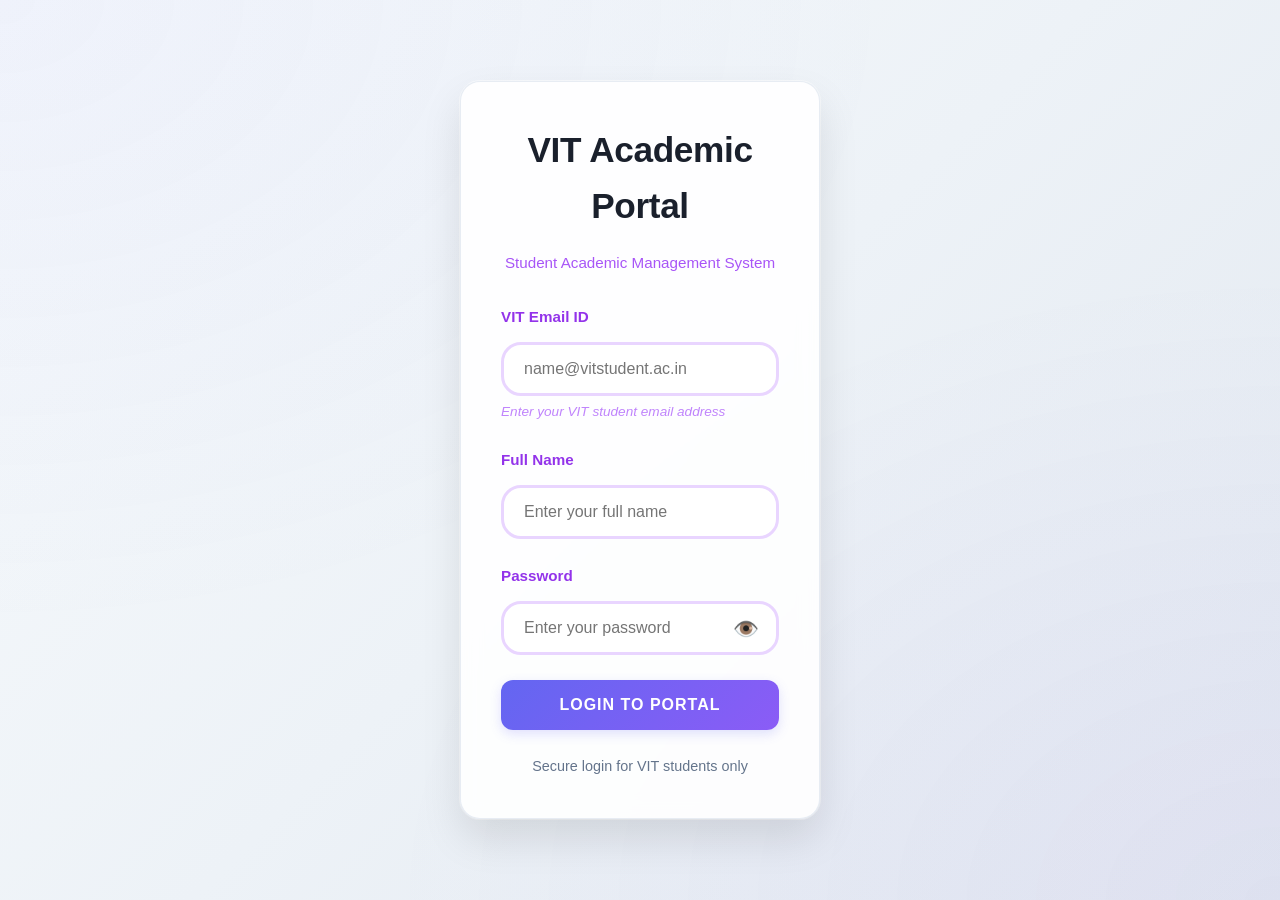
==== html-project/login.html @ ba63c01c "Initial commit - Study Planner Project" ====
<!DOCTYPE html>
<html lang="en">
<head>
    <meta charset="UTF-8">
    <meta name="viewport" content="width=device-width, initial-scale=1.0">
    <title>VIT Academic Portal - Login</title>
    <link rel="stylesheet" href="styles.css">
</head>
<body class="login-page">
    <div class="login-container">
        <div class="login-card">
            <div class="login-header">
                <h1>VIT Academic Portal</h1>
                <p>Student Academic Management System</p>
            </div>
            
            <form id="loginForm" class="login-form">
                <div class="form-group">
                    <label for="email">VIT Email ID</label>
                    <input type="email" id="email" name="email" placeholder="name@vitstudent.ac.in" required>
                    <small class="form-hint">Enter your VIT student email address</small>
                </div>
                
                <div class="form-group">
                    <label for="name">Full Name</label>
                    <input type="text" id="name" name="name" placeholder="Enter your full name" required>
                </div>
                
                <div class="form-group">
                    <label for="password">Password</label>
                    <input type="password" id="password" name="password" placeholder="Enter your password" required>
                    <div class="password-toggle" onclick="togglePassword()">
                        <span id="toggleIcon">👁️</span>
                    </div>
                </div>
                
                <button type="submit" class="login-btn">Login to Portal</button>
                
                <div id="errorMessage" class="error-message"></div>
            </form>
            
            <div class="login-footer">
                <p>Secure login for VIT students only</p>
            </div>
        </div>
    </div>
    
    <script src="login.js"></script>
</body>
</html>
---- html-project/styles.css ----
* {
    margin: 0;
    padding: 0;
    box-sizing: border-box;
}
body 
{
    font-family: 'Source Sans Pro', 'Helvetica Neue', Arial, sans-serif;
    line-height: 1.6;
    color: #2d3748;
    background: linear-gradient(135deg, #f7fafc 0%, #edf2f7 50%, #e2e8f0 100%);
    min-height: 100vh;
    position: relative;
    overflow-x: hidden;
    display: flex;
    flex-direction: column;
    align-items: stretch;
    justify-content: flex-start;
}
body::before 
{
    content: '';
    position: fixed;
    top: 0;
    left: 0;
    right: 0;
    bottom: 0;
    background: 
        radial-gradient(ellipse at top left, rgba(99, 102, 241, 0.05) 0%, transparent 50%),
        radial-gradient(ellipse at bottom right, rgba(139, 92, 246, 0.05) 0%, transparent 50%);
    pointer-events: none;
    z-index: 1;
}
.container 
{
    max-width: 1200px;
    margin: 0 auto;
    padding: 0 20px;
    position: relative;
    z-index: 2;
    width: 100%;
    display: flex;
    flex-direction: column;
    align-items: stretch;
}
.container 
{
    max-width: 1200px;
    margin: 0 auto;
    padding: 0 20px;
}
.login-page 
{
    background: linear-gradient(135deg, #f7fafc 0%, #edf2f7 50%, #e2e8f0 100%);
    display: flex;
    align-items: center;
    justify-content: center;
    min-height: 100vh;
    position: relative;
    overflow: hidden;
}
.login-container 
{
    width: 100%;
    max-width: 400px;
    padding: 20px;
    position: relative;
    z-index: 2;
    display: flex;
    justify-content: center;
    align-items: center;
}
.login-card 
{
    background: rgba(255, 255, 255, 0.9);
    backdrop-filter: blur(10px);
    border-radius: 20px;
    padding: 40px;
    box-shadow: 
        0 20px 40px rgba(0, 0, 0, 0.1),
        0 0 0 1px rgba(255, 255, 255, 0.5);
    border: 1px solid rgba(226, 232, 240, 0.8);
    position: relative;
    overflow: hidden;
    transition: all 0.3s ease;
    width: 100%;
    max-width: 400px;
    margin: 0 auto;
}
.login-header 
{
    text-align: center;
    margin-bottom: 30px;
}
.login-header h1 
{
    color: #1a202c;
    font-size: 2.2rem;
    font-weight: 600;
    margin-bottom: 1rem;
    letter-spacing: -0.01em;
    font-family: 'Source Sans Pro', 'Helvetica Neue', Arial, sans-serif;
}
.login-header p {
    color: #a855f7;
    font-size: 0.95rem;
    font-weight: 500;
}
.login-form .form-group {
    margin-bottom: 25px;
    position: relative;
}
.login-form label {
    display: block;
    margin-bottom: 8px;
    font-weight: 600;
    color: #9333ea;
    font-size: 0.95rem;
}
.login-form input 
{
    width: 100%;
    padding: 16px 20px;
    border: 1px solid #e2e8f0;
    border-radius: 12px;
    font-size: 1rem;
    background: rgba(255, 255, 255, 0.8);
    transition: all 0.3s ease;
    font-family: 'Source Sans Pro', 'Helvetica Neue', Arial, sans-serif;
    color: #2d3748;
}
.login-form input:focus 
{
    outline: none;
    border-color: #6366f1;
    box-shadow: 0 0 0 3px rgba(99, 102, 241, 0.1);
    background: rgba(255, 255, 255, 0.95);
}
.form-hint 
{
    display: block;
    margin-top: 5px;
    font-size: 0.85rem;
    color: #c084fc;
    font-style: italic;
}
.password-toggle 
{
    position: absolute;
    right: 20px;
    top: 48px;
    cursor: pointer;
    font-size: 1.3rem;
    transition: transform 0.2s ease;
}
.password-toggle:hover 
{
    transform: scale(1.2);
}
.login-btn 
{
    width: 100%;
    background: linear-gradient(135deg, #6366f1 0%, #8b5cf6 100%);
    color: white;
    border: none;
    padding: 16px;
    border-radius: 12px;
    font-size: 1rem;
    font-weight: 600;
    cursor: pointer;
    transition: all 0.3s ease;
    box-shadow: 0 4px 12px rgba(99, 102, 241, 0.2);
    font-family: 'Source Sans Pro', 'Helvetica Neue', Arial, sans-serif;
    text-transform: uppercase;
    letter-spacing: 1px;
}
.login-btn:hover 
{
    background: linear-gradient(135deg, #4f46e5 0%, #7c3aed 100%);
    transform: translateY(-2px);
    box-shadow: 0 8px 20px rgba(99, 102, 241, 0.3);
}
.error-message 
{
    background: linear-gradient(135deg, #f43f5e 0%, #e11d48 100%);
    color: white;
    padding: 15px 20px;
    border-radius: 20px;
    margin-top: 20px;
    text-align: center;
    display: none;
    animation: shake 0.5s ease-in-out, bounceIn 0.6s ease-out;
    font-weight: 500;
    box-shadow: 0 8px 25px rgba(244, 63, 94, 0.3);
    border: 2px solid rgba(255, 255, 255, 0.2);
}
.login-footer 
{
    text-align: center;
    margin-top: 25px;
    color: #64748b;
    font-size: 0.9rem;
    font-weight: 500;
}
.login-footer::before 
{
    content: ' ';
}
.login-footer::after 
{
    content: ' ';
}
.header 
{
    background: rgba(255, 255, 255, 0.95);
    backdrop-filter: blur(10px);
    box-shadow: 0 4px 20px rgba(0, 0, 0, 0.08);
    position: fixed;
    width: 100%;
    top: 0;
    z-index: 1000;
    border-bottom: 1px solid rgba(226, 232, 240, 0.8);
}
.navbar 
{
    display: flex;
    justify-content: space-between;
    align-items: center;
    padding: 1rem 2rem;
    max-width: 1200px;
    margin: 0 auto;
    position: relative;
    z-index: 2;
    width: 100%;
}
.nav-brand h2 
{
    color: #1a202c;
    font-size: 1.6rem;
    font-weight: 600;
    font-family: 'Source Sans Pro', 'Helvetica Neue', Arial, sans-serif;
    letter-spacing: -0.01em;
}
.nav-links 
{
    display: flex;
    list-style: none;
    gap: 2rem;
}
.nav-link 
{
    text-decoration: none;
    color: #4a5568;
    font-weight: 500;
    padding: 12px 20px;
    border-radius: 8px;
    transition: all 0.3s ease;
    font-family: 'Source Sans Pro', 'Helvetica Neue', Arial, sans-serif;
}
.nav-link:hover,
.nav-link.active 
{
    color: #6366f1;
    background: rgba(99, 102, 241, 0.1);
    transform: translateY(-2px);
}
.nav-link:hover::after,
.nav-link.active::after 
{
    position: absolute;
    left: 5px;
    top: 50%;
    transform: translateY(-50%);
    opacity: 0;
    transition: opacity 0.3s ease;
}
.nav-link:hover::before,
.nav-link.active::before 
{
    opacity: 1;
}
.user-info 
{
    display: flex;
    align-items: center;
    gap: 1rem;
}
#userName 
{
    font-weight: 500;
    color: #1a202c;
    font-family: 'Source Sans Pro', 'Helvetica Neue', Arial, sans-serif;
    text-shadow: 1px 1px 2px rgba(0, 0, 0, 0.1);
}
.logout-btn 
{
    background: linear-gradient(135deg, #ef4444 0%, #dc2626 100%);
    color: white;
    border: none;
    padding: 10px 20px;
    border-radius: 8px;
    cursor: pointer;
    font-weight: 500;
    transition: all 0.3s ease;
    font-family: 'Source Sans Pro', 'Helvetica Neue', Arial, sans-serif;
}
.logout-btn:hover {
    background: linear-gradient(135deg, #dc2626 0%, #b91c1c 100%);
    transform: translateY(-2px);
    box-shadow: 0 4px 12px rgba(239, 68, 68, 0.2);
}

/* Main Content */
.main-content {
    margin-top: 80px;
    padding: 2rem 0;
    position: relative;
    z-index: 2;
}

.section {
    display: none;
    animation: fadeIn 0.6s cubic-bezier(0.4, 0, 0.2, 1);
}

.section.active {
    display: block;
}

/* Dashboard Styles */
.welcome-card {
    background: rgba(255, 255, 255, 0.9);
    backdrop-filter: blur(10px);
    border-radius: 16px;
    padding: 2.5rem;
    margin-bottom: 2rem;
    box-shadow: 0 10px 30px rgba(0, 0, 0, 0.08);
    border: 1px solid rgba(226, 232, 240, 0.8);
    text-align: center;
    position: relative;
    transition: all 0.3s ease;
    max-width: 100%;
    margin-left: auto;
    margin-right: auto;
}

.welcome-card h1 {
    color: #1a202c;
    font-size: 2.5rem;
    font-weight: 600;
    margin-bottom: 1rem;
    letter-spacing: -0.01em;
    font-family: 'Source Sans Pro', 'Helvetica Neue', Arial, sans-serif;
}

.stats-grid {
    display: grid;
    grid-template-columns: repeat(auto-fit, minmax(250px, 1fr));
    gap: 1.5rem;
    margin-bottom: 2rem;
    align-items: stretch;
}

.stat-card {
    background: rgba(255, 255, 255, 0.9);
    backdrop-filter: blur(10px);
    border-radius: 16px;
    padding: 2rem;
    text-align: center;
    box-shadow: 0 8px 25px rgba(0, 0, 0, 0.06);
    border: 1px solid rgba(226, 232, 240, 0.8);
    transition: all 0.3s ease;
    position: relative;
    width: 100%;
    display: flex;
    flex-direction: column;
    align-items: center;
    justify-content: center;
}

.stat-card:hover {
    transform: translateY(-8px);
    box-shadow: 0 15px 35px rgba(0, 0, 0, 0.1);
}

.stat-card h3 {
    color: #64748b;
    font-size: 0.9rem;
    margin-bottom: 1rem;
    font-weight: 500;
    font-family: 'Source Sans Pro', 'Helvetica Neue', Arial, sans-serif;
    text-transform: uppercase;
    letter-spacing: 1px;
}

.stat-value {
    font-size: 2.5rem;
    font-weight: 600;
    color: #1a202c;
    margin-bottom: 0.8rem;
    font-family: 'Source Sans Pro', 'Helvetica Neue', Arial, sans-serif;
}

.stat-label {
    color: #c084fc;
    font-size: 0.85rem;
    font-weight: 500;
    font-style: italic;
}

.quick-actions {
    display: flex;
    gap: 1rem;
    justify-content: center;
    flex-wrap: wrap;
    align-items: stretch;
    width: 100%;
}

.action-btn {
    background: rgba(255, 255, 255, 0.9);
    backdrop-filter: blur(10px);
    border: 1px solid rgba(226, 232, 240, 0.8);
    color: #4a5568;
    padding: 16px 28px;
    border-radius: 12px;
    cursor: pointer;
    font-weight: 500;
    transition: all 0.3s ease;
    display: flex;
    align-items: center;
    gap: 0.8rem;
    box-shadow: 0 4px 12px rgba(0, 0, 0, 0.05);
    font-family: 'Source Sans Pro', 'Helvetica Neue', Arial, sans-serif;
    text-transform: uppercase;
    letter-spacing: 0.5px;
}

.action-btn:hover {
    background: rgba(99, 102, 241, 0.1);
    border-color: rgba(99, 102, 241, 0.3);
    transform: translateY(-3px);
    box-shadow: 0 8px 20px rgba(0, 0, 0, 0.08);
    color: #6366f1;
}

.btn-icon {
    font-size: 1.2rem;
    transition: transform 0.2s ease;
}

/* Subject Management */
.subject-form-card,
.review-form-card,
.calculator-form,
.timetable-container {
    background: rgba(255, 255, 255, 0.9);
    backdrop-filter: blur(10px);
    border-radius: 16px;
    padding: 2rem;
    margin-bottom: 2rem;
    box-shadow: 0 8px 25px rgba(0, 0, 0, 0.06);
    border: 1px solid rgba(226, 232, 240, 0.8);
    max-width: 100%;
    margin-left: auto;
    margin-right: auto;
}

.subject-form-card::before,
.review-form-card::before {
    display: none;
}

.subject-form,
.review-form {
    margin-top: 2rem;
}

.form-row {
    display: grid;
    grid-template-columns: 1fr 1fr;
    gap: 1rem;
    margin-bottom: 1rem;
    align-items: start;
}

.form-group {
    margin-bottom: 1.5rem;
    flex: 1;
    min-width: 200px;
}

.form-group label {
    display: block;
    margin-bottom: 0.8rem;
    font-weight: bold;
    color: #9333ea;
    font-size: 0.95rem;
    font-family: 'Comic Sans MS', cursive, sans-serif;
}

.form-group input,
.form-group select,
.form-group textarea {
    width: 100%;
    padding: 15px 20px;
    border: 3px solid #e9d5ff;
    border-radius: 20px;
    font-size: 1rem;
    background: rgba(255, 255, 255, 0.8);
    transition: all 0.3s cubic-bezier(0.4, 0, 0.2, 1);
    font-family: 'Comic Sans MS', cursive, sans-serif;
}

.form-group input:focus,
.form-group select:focus,
.form-group textarea:focus {
    outline: none;
    border-color: #d946ef;
    box-shadow: 0 0 0 4px rgba(217, 70, 239, 0.1), 0 8px 25px rgba(168, 85, 247, 0.15);
    transform: translateY(-2px);
    background: rgba(255, 255, 255, 0.95);
}

.submit-btn {
    background: linear-gradient(135deg, #d946ef 0%, #a855f7 50%, #9333ea 100%);
    color: white;
    border: none;
    padding: 18px 35px;
    border-radius: 25px;
    font-size: 1.1rem;
    font-weight: bold;
    cursor: pointer;
    transition: all 0.4s cubic-bezier(0.4, 0, 0.2, 1);
    box-shadow: 0 8px 25px rgba(168, 85, 247, 0.3);
    font-family: 'Comic Sans MS', cursive, sans-serif;
    text-transform: uppercase;
    letter-spacing: 1px;
    position: relative;
    overflow: hidden;
}

.submit-btn::before {
    position: absolute;
    left: 15px;
    top: 50%;
    transform: translateY(-50%);
    font-size: 1.2rem;
}

.submit-btn::after {
    position: absolute;
    right: 15px;
    top: 50%;
    transform: translateY(-50%);
    font-size: 1.2rem;
}

.submit-btn:hover {
    background: linear-gradient(135deg, #c026d3 0%, #9333ea 50%, #7e22ce 100%);
    transform: translateY(-3px) scale(1.05);
    box-shadow: 0 15px 35px rgba(168, 85, 247, 0.4);
}

.submit-btn:active {
    transform: translateY(-1px) scale(0.98);
}

.subjects-grid {
    display: grid;
    grid-template-columns: repeat(auto-fit, minmax(300px, 1fr));
    gap: 2rem;
    margin-top: 2rem;
    align-items: stretch;
}

.subject-card {
    background: rgba(255, 255, 255, 0.9);
    backdrop-filter: blur(10px);
    border-radius: 16px;
    padding: 2rem;
    box-shadow: 0 8px 25px rgba(0, 0, 0, 0.06);
    border: 1px solid rgba(226, 232, 240, 0.8);
    transition: all 0.4s cubic-bezier(0.4, 0, 0.2, 1);
    position: relative;
    overflow: hidden;
    max-width: 100%;
    margin-left: auto;
    margin-right: auto;
}

.subject-card::before {
    display: none;
}

.subject-card:hover::before {
    transform: scale(1.2) rotate(10deg);
}

.subject-card h4 {
    color: #9333ea;
    margin-bottom: 1rem;
    font-weight: bold;
    font-family: 'Comic Sans MS', cursive, sans-serif;
    font-size: 1.2rem;
}

.subject-card h4::before {
    content: '🎓 ';
}

.subject-info {
    display: flex;
    justify-content: space-between;
    margin-bottom: 0.8rem;
    font-size: 0.95rem;
    padding: 0.5rem;
    background: rgba(233, 213, 255, 0.3);
    border-radius: 15px;
    transition: background 0.3s ease;
}

.subject-info:hover {
    background: rgba(233, 213, 255, 0.5);
}

.priority-badge {
    background: linear-gradient(135deg, #d946ef 0%, #a855f7 100%);
    color: white;
    padding: 6px 12px;
    border-radius: 20px;
    font-size: 0.85rem;
    font-weight: bold;
    box-shadow: 0 4px 15px rgba(168, 85, 247, 0.3);
    font-family: 'Comic Sans MS', cursive, sans-serif;
    text-transform: uppercase;
    letter-spacing: 0.5px;
}

.priority-badge::before {
    content: '⭐ ';
}

.calculator-tabs {
    display: flex;
    gap: 1rem;
    margin-bottom: 2rem;
    justify-content: center;
}

.tab-btn {
    background: rgba(255, 255, 255, 0.9);
    backdrop-filter: blur(10px);
    border: 1px solid rgba(226, 232, 240, 0.8);
    padding: 15px 30px;
    border-radius: 16px;
    cursor: pointer;
    font-weight: bold;
    transition: all 0.4s cubic-bezier(0.4, 0, 0.2, 1);
    font-family: 'Comic Sans MS', cursive, sans-serif;
    position: relative;
    overflow: hidden;
    box-shadow: 0 8px 25px rgba(0, 0, 0, 0.06);
    max-width: 100%;
    margin-left: auto;
    margin-right: auto;
}

.tab-btn::before {
    display: none;
}

.tab-btn.active,
.tab-btn:hover {
    background: linear-gradient(135deg, #d946ef 0%, #a855f7 50%, #9333ea 100%);
    color: white;
    border-color: #d946ef;
    transform: translateY(-3px) scale(1.05);
    box-shadow: 0 15px 35px rgba(168, 85, 247, 0.3);
}

.tab-btn.active::before,
.tab-btn:hover::before {
    opacity: 1;
}

.calculator-panel {
    display: none;
    animation: slideIn 0.6s cubic-bezier(0.4, 0, 0.2, 1);
}

.calculator-panel.active {
    display: block;
}

.calculator-form {
    background: rgba(255, 255, 255, 0.9);
    backdrop-filter: blur(10px);
    border-radius: 16px;
    padding: 2.5rem;
    margin-bottom: 2rem;
    box-shadow: 0 8px 25px rgba(0, 0, 0, 0.06);
    border: 1px solid rgba(226, 232, 240, 0.8);
    position: relative;
    overflow: hidden;
    max-width: 100%;
    margin-left: auto;
    margin-right: auto;
}

.calculator-form::before {
    display: none;
}

.semester-gpas {
    margin: 2rem 0;
}

.semester-input {
    display: grid;
    grid-template-columns: 1fr 1fr;
    gap: 1rem;
    margin-bottom: 1.5rem;
    align-items: center;
    padding: 1rem;
    background: rgba(233, 213, 255, 0.2);
    border-radius: 20px;
    transition: background 0.3s ease;
}

.semester-input:hover {
    background: rgba(233, 213, 255, 0.4);
}

.subject-input-row {
    display: grid;
    grid-template-columns: 1fr 1fr auto;
    gap: 1rem;
    margin-bottom: 1.5rem;
    align-items: end;
    padding: 1rem;
    background: rgba(233, 213, 255, 0.2);
    border-radius: 20px;
    transition: all 0.3s ease;
}

.subject-input-row:hover {
    background: rgba(233, 213, 255, 0.4);
    transform: translateY(-2px);
}

.remove-btn {
    background: linear-gradient(135deg, #f43f5e 0%, #e11d48 100%);
    color: white;
    border: none;
    padding: 15px;
    border-radius: 20px;
    cursor: pointer;
    height: fit-content;
    font-weight: bold;
    transition: all 0.3s cubic-bezier(0.4, 0, 0.2, 1);
    box-shadow: 0 4px 15px rgba(244, 63, 94, 0.3);
    font-family: 'Comic Sans MS', cursive, sans-serif;
}

.remove-btn::before {
    display: none;
}

.remove-btn:hover {
    background: linear-gradient(135deg, #dc2626 0%, #b91c1c 100%);
    transform: translateY(-2px) scale(1.05);
    box-shadow: 0 8px 25px rgba(244, 63, 94, 0.4);
}

.add-subject-btn {
    background: linear-gradient(135deg, #10b981 0%, #059669 100%);
    color: white;
    border: none;
    padding: 15px 25px;
    border-radius: 20px;
    cursor: pointer;
    margin-bottom: 1.5rem;
    font-weight: bold;
    transition: all 0.3s cubic-bezier(0.4, 0, 0.2, 1);
    box-shadow: 0 4px 15px rgba(16, 185, 129, 0.3);
    font-family: 'Comic Sans MS', cursive, sans-serif;
}

.add-subject-btn::before {
    display: none;
}

.add-subject-btn:hover {
    background: linear-gradient(135deg, #059669 0%, #047857 100%);
    transform: translateY(-2px) scale(1.05);
    box-shadow: 0 8px 25px rgba(16, 185, 129, 0.4);
}

.result-panel {
    background: rgba(255, 255, 255, 0.9);
    backdrop-filter: blur(10px);
    border-radius: 16px;
    padding: 2.5rem;
    box-shadow: 0 8px 25px rgba(0, 0, 0, 0.06);
    border: 1px solid rgba(226, 232, 240, 0.8);
    text-align: center;
    position: relative;
    overflow: hidden;
    max-width: 100%;
    margin-left: auto;
    margin-right: auto;
}

.result-panel::before {
    display: none;
}

.result-panel h3 {
    color: #9333ea;
    font-size: 1.8rem;
    margin-bottom: 1rem;
    font-weight: bold;
    font-family: 'Comic Sans MS', cursive, sans-serif;
}

.result-panel p {
    color: #6b46c1;
    font-size: 1.1rem;
    margin-bottom: 0.8rem;
    font-family: 'Comic Sans MS', cursive, sans-serif;
}

/* Timetable */
.timetable-container {
    background: rgba(255, 255, 255, 0.9);
    backdrop-filter: blur(10px);
    border-radius: 16px;
    padding: 2rem;
    margin-bottom: 2rem;
    box-shadow: 0 8px 25px rgba(0, 0, 0, 0.06);
    border: 1px solid rgba(226, 232, 240, 0.8);
    overflow-x: auto;
    position: relative;
    max-width: 100%;
    margin-left: auto;
    margin-right: auto;
}

.timetable-container::before {
    display: none;
}

.timetable-table {
    width: 100%;
    border-collapse: separate;
    border-spacing: 0;
    min-width: 600px;
    border-radius: 12px;
    overflow: hidden;
    box-shadow: 0 4px 15px rgba(0, 0, 0, 0.05);
    margin: 0 auto;
}

.timetable-table th,
.timetable-table td {
    border: 2px solid #e9d5ff;
    padding: 15px 12px;
    text-align: center;
    font-weight: 500;
    font-family: 'Comic Sans MS', cursive, sans-serif;
    transition: all 0.3s ease;
}

.timetable-table th {
    background: linear-gradient(135deg, #9333ea 0%, #7e22ce 100%);
    color: white;
    font-weight: bold;
    font-size: 1rem;
    text-shadow: 1px 1px 2px rgba(0,0,0,0.3);
    position: sticky;
    top: 0;
    z-index: 10;
}

.timetable-table th:first-child {
    background: linear-gradient(135deg, #6b46c1 0%, #553c9a 100%);
    border-radius: 20px 0 0 0;
}

.timetable-table td {
    background: rgba(255, 255, 255, 0.8);
    color: #6b46c1;
    font-size: 0.9rem;
    position: relative;
    transition: all 0.3s cubic-bezier(0.4, 0, 0.2, 1);
}

.timetable-table td:hover {
    transform: scale(1.05);
    z-index: 5;
    box-shadow: 0 8px 25px rgba(168, 85, 247, 0.2);
}

.timetable-table td:first-child {
    background: linear-gradient(135deg, #f3e8ff 0%, #e9d5ff 100%);
    font-weight: bold;
    color: #9333ea;
    border-radius: 10px 0 0 10px;
}

.timetable-actions {
    display: flex;
    gap: 1.5rem;
    justify-content: center;
    margin-top: 2rem;
}

.rating-container {
    position: relative;
    margin: 1rem 0;
}

.stars {
    display: flex;
    gap: 0.8rem;
    font-size: 2rem;
    justify-content: center;
    padding: 1rem;
    background: rgba(233, 213, 255, 0.2);
    border-radius: 20px;
    transition: background 0.3s ease;
}

.stars:hover {
    background: rgba(233, 213, 255, 0.4);
}

.star {
    cursor: pointer;
    transition: all 0.3s cubic-bezier(0.4, 0, 0.2, 1);
    filter: drop-shadow(0 2px 4px rgba(168, 85, 247, 0.2));
}

.star:hover {
    transform: scale(1.3) rotate(10deg);
    filter: drop-shadow(0 4px 8px rgba(168, 85, 247, 0.4));
}

.star.active {
    color: #fbbf24;
    transform: scale(1.1);
    filter: drop-shadow(0 0 8px rgba(251, 191, 36, 0.6));
    animation: pulse 1.5s ease-in-out infinite;
}

.reviews-grid {
    display: grid;
    grid-template-columns: repeat(auto-fit, minmax(300px, 1fr));
    gap: 1.5rem;
    align-items: stretch;
}

.review-card {
    background: rgba(255, 255, 255, 0.9);
    backdrop-filter: blur(10px);
    border-radius: 16px;
    padding: 1.5rem;
    box-shadow: 0 6px 20px rgba(0, 0, 0, 0.05);
    border: 1px solid rgba(226, 232, 240, 0.8);
    transition: all 0.3s ease;
    position: relative;
    max-width: 100%;
    display: flex;
    flex-direction: column;
    align-items: stretch;
}

.review-card::before {
    display: none;
}

.review-card:hover::before {
    transform: scale(1.2) rotate(10deg);
}

.review-card:hover {
    transform: translateY(-5px) scale(1.02);
    box-shadow: 
        0 25px 50px rgba(168, 85, 247, 0.2),
        0 0 0 1px rgba(255, 255, 255, 0.7);
}

.review-header {
    display: flex;
    justify-content: space-between;
    align-items: center;
    margin-bottom: 1.2rem;
    padding-bottom: 1rem;
    border-bottom: 2px solid #e9d5ff;
}

.review-faculty {
    font-weight: bold;
    color: #9333ea;
    font-size: 1.1rem;
    font-family: 'Comic Sans MS', cursive, sans-serif;
}

.review-faculty::before {
    content: ' ';
}

.review-rating {
    color: #fbbf24;
    font-size: 1.2rem;
    filter: drop-shadow(0 2px 4px rgba(251, 191, 36, 0.3));
}

.review-subject {
    color: #a855f7;
    font-size: 0.95rem;
    margin-bottom: 0.8rem;
    font-weight: 600;
    font-family: 'Comic Sans MS', cursive, sans-serif;
}

.review-subject::before {
    content: ' ';
}

.review-comment {
    color: #6b46c1;
    line-height: 1.6;
    font-size: 1rem;
    font-family: 'Comic Sans MS', cursive, sans-serif;
    padding: 1rem;
    background: rgba(233, 213, 255, 0.1);
    border-radius: 15px;
    border-left: 4px solid #d946ef;
}

.modal {
    display: none;
    position: fixed;
    z-index: 2000;
    left: 0;
    top: 0;
    width: 100%;
    height: 100%;
    background: rgba(0, 0, 0, 0.5);
    backdrop-filter: blur(5px);
    animation: fadeIn 0.3s ease-out;
}

.modal.show {
    display: flex;
    align-items: center;
    justify-content: center;
}

.modal-content {
    background: rgba(255, 255, 255, 0.98);
    backdrop-filter: blur(20px);
    border-radius: 30px;
    padding: 2.5rem;
    max-width: 400px;
    width: 90%;
    box-shadow: 
        0 25px 50px rgba(168, 85, 247, 0.3),
        0 0 0 1px rgba(255, 255, 255, 0.5),
        inset 0 0 20px rgba(236, 72, 153, 0.05);
    border: 2px solid rgba(236, 72, 153, 0.2);
    position: relative;
    overflow: hidden;
    animation: bounceIn 0.5s ease-out;
}

.modal-content.review-card::before {
    display: none;
}

.modal-header {
    display: flex;
    justify-content: space-between;
    align-items: center;
    margin-bottom: 2rem;
    padding-bottom: 1rem;
    border-bottom: 2px solid #e9d5ff;
}

.modal-header h3 {
    color: #9333ea;
    font-size: 1.5rem;
    font-weight: bold;
    font-family: 'Comic Sans MS', cursive, sans-serif;
}

.close-modal {
    background: linear-gradient(135deg, #f43f5e 0%, #e11d48 100%);
    color: white;
    border: none;
    border-radius: 50%;
    width: 40px;
    height: 40px;
    cursor: pointer;
    font-size: 1.2rem;
    display: flex;
    align-items: center;
    justify-content: center;
    transition: all 0.3s cubic-bezier(0.4, 0, 0.2, 1);
    box-shadow: 0 4px 15px rgba(244, 63, 94, 0.3);
}

.close-modal:hover {
    background: linear-gradient(135deg, #dc2626 0%, #b91c1c 100%);
    transform: scale(1.1) rotate(90deg);
    box-shadow: 0 8px 25px rgba(244, 63, 94, 0.4);
}

.cgpa-form {
    margin-top: 1rem;
}

.cgpa-form .form-group {
    margin-bottom: 2rem;
}

.cgpa-form label {
    display: block;
    margin-bottom: 0.8rem;
    font-weight: bold;
    color: #9333ea;
    font-size: 1rem;
    font-family: 'Comic Sans MS', cursive, sans-serif;
}

.cgpa-form input {
    width: 100%;
    padding: 15px 20px;
    border: 3px solid #e9d5ff;
    border-radius: 20px;
    font-size: 1.1rem;
    background: rgba(255, 255, 255, 0.8);
    transition: all 0.3s cubic-bezier(0.4, 0, 0.2, 1);
    font-family: 'Comic Sans MS', cursive, sans-serif;
    text-align: center;
    font-weight: bold;
}

.cgpa-form input:focus {
    outline: none;
    border-color: #d946ef;
    box-shadow: 0 0 0 4px rgba(217, 70, 239, 0.1), 0 8px 25px rgba(168, 85, 247, 0.15);
    transform: translateY(-2px);
    background: rgba(255, 255, 255, 0.95);
}

.cgpa-form small {
    display: block;
    margin-top: 0.5rem;
    color: #c084fc;
    font-style: italic;
    font-size: 0.85rem;
    text-align: center;
}

.edit-cgpa-btn {
    background: linear-gradient(135deg, #10b981 0%, #059669 100%);
    color: white;
    border: none;
    padding: 8px 15px;
    border-radius: 15px;
    cursor: pointer;
    font-size: 0.85rem;
    font-weight: bold;
    margin-top: 10px;
    transition: all 0.3s cubic-bezier(0.4, 0, 0.2, 1);
    box-shadow: 0 4px 15px rgba(16, 185, 129, 0.3);
    font-family: 'Comic Sans MS', cursive, sans-serif;
}

.edit-cgpa-btn::before {
    content: ' ';
}

.edit-cgpa-btn:hover {
    background: linear-gradient(135deg, #059669 0%, #047857 100%);
    transform: translateY(-2px) scale(1.05);
    box-shadow: 0 8px 25px rgba(16, 185, 129, 0.4);
}

@keyframes fadeIn {
    from {
        opacity: 0;
        transform: translateY(30px);
    }
    to {
        opacity: 1;
        transform: translateY(0);
    }
}

@keyframes slideIn {
    from {
        opacity: 0;
        transform: translateX(-30px);
    }
    to {
        opacity: 1;
        transform: translateX(0);
    }
}

@keyframes float {
    0%, 100% {
        transform: translateY(0px);
    }
    50% {
        transform: translateY(-10px);
    }
}

@keyframes twinkle {
    0%, 100% {
        opacity: 0.3;
        transform: scale(1);
    }
    50% {
        opacity: 0.8;
        transform: scale(1.2);
    }
}

@keyframes sparkle {
    0%, 100% {
        opacity: 0.7;
        transform: scale(1) rotate(0deg);
    }
    50% {
        opacity: 1;
        transform: scale(1.3) rotate(180deg);
    }
}

@keyframes bounce {
    0%, 100% {
        transform: translateY(0px);
    }
    50% {
        transform: translateY(-5px);
    }
}

@keyframes bounceIn {
    0% {
        opacity: 0;
        transform: scale(0.3) translateY(-30px);
    }
    50% {
        opacity: 1;
        transform: scale(1.05) translateY(-5px);
    }
    70% {
        transform: scale(0.9) translateY(2px);
    }
    100% {
        opacity: 1;
        transform: scale(1) translateY(0);
    }
}

@keyframes pulse {
    0%, 100% {
        transform: scale(1);
        filter: drop-shadow(0 0 8px rgba(251, 191, 36, 0.6));
    }
    50% {
        transform: scale(1.1);
        filter: drop-shadow(0 0 12px rgba(251, 191, 36, 0.8));
    }
}

@keyframes shimmer {
    0% {
        transform: translateX(-100%) rotate(45deg);
    }
    100% {
        transform: translateX(200%) rotate(45deg);
    }
}

@keyframes rotateGradient {
    0% {
        transform: rotate(0deg);
    }
    100% {
        transform: rotate(360deg);
    }
}

@keyframes borderGlow {
    0%, 100% {
        opacity: 0.3;
        transform: scale(1);
    }
    50% {
        opacity: 0.8;
        transform: scale(1.02);
    }
}

@keyframes borderRotate {
    0% {
        transform: rotate(0deg);
    }
    100% {
        transform: rotate(360deg);
    }
}

@keyframes backgroundShift {
    0%, 100% {
        transform: translateX(0) translateY(0);
    }
    25% {
        transform: translateX(-20px) translateY(-10px);
    }
    50% {
        transform: translateX(20px) translateY(-20px);
    }
    75% {
        transform: translateX(-10px) translateY(10px);
    }
}

@keyframes pulseBackground {
    0% {
        opacity: 0.3;
        transform: scale(1);
    }
    50% {
        opacity: 0.6;
        transform: scale(1.05);
    }
    100% {
        opacity: 0.3;
        transform: scale(1);
    }
}

@keyframes textGlow {
    0% {
        filter: brightness(1) drop-shadow(0 0 20px rgba(168, 85, 247, 0.5));
    }
    50% {
        filter: brightness(1.2) drop-shadow(0 0 40px rgba(236, 72, 153, 0.7));
    }
    100% {
        filter: brightness(1) drop-shadow(0 0 20px rgba(168, 85, 247, 0.5));
    }
}

@keyframes brandGlow {
    0% {
        filter: brightness(1) drop-shadow(0 0 10px rgba(168, 85, 247, 0.3));
    }
    50% {
        filter: brightness(1.3) drop-shadow(0 0 25px rgba(236, 72, 153, 0.6));
    }
    100% {
        filter: brightness(1) drop-shadow(0 0 10px rgba(168, 85, 247, 0.3));
    }
}

@keyframes headerShimmer {
    0% {
        transform: translateX(-100%);
    }
    100% {
        transform: translateX(100%);
    }
}

@keyframes shake {
    0%, 100% { 
        transform: translateX(0); 
    }
    10%, 30%, 50%, 70%, 90% { 
        transform: translateX(-5px); 
    }
    20%, 40%, 60%, 80% { 
        transform: translateX(5px); 
    }
}

.rating-buttons {
    display: flex;
    gap: 8px;
}

.rating-btn {
    width: 40px;
    height: 40px;
    border: 2px solid #e2e8f0;
    background: white;
    border-radius: 8px;
    font-weight: 600;
    cursor: pointer;
    transition: all 0.3s ease;
    font-family: 'Source Sans Pro', 'Helvetica Neue', Arial, sans-serif;
}

.rating-btn:hover {
    border-color: #6366f1;
    background: rgba(99, 102, 241, 0.1);
    transform: translateY(-2px);
}

.rating-btn.active {
    border-color: #6366f1;
    background: #6366f1;
    color: white;
}

/* Responsive Design */
@media (max-width: 768px) {
    .navbar {
        flex-direction: column;
        gap: 1rem;
        padding: 1rem;
    }
    
    .nav-links {
        flex-wrap: wrap;
        justify-content: center;
        gap: 0.8rem;
    }
    
    .nav-link {
        padding: 10px 15px;
        font-size: 0.9rem;
    }
    
    .form-row {
        grid-template-columns: 1fr;
    }
    
    .subject-input-row {
        grid-template-columns: 1fr;
        gap: 0.8rem;
    }
    
    .semester-input {
        grid-template-columns: 1fr;
        gap: 0.8rem;
    }
    
    .stats-grid {
        grid-template-columns: repeat(auto-fit, minmax(200px, 1fr));
        gap: 1rem;
    }
    
    .quick-actions {
        flex-direction: column;
        gap: 1rem;
    }
    
    .action-btn {
        width: 100%;
        justify-content: center;
        padding: 15px 20px;
    }
    
    .welcome-card h1 {
        font-size: 2rem;
    }
    
    .stat-value {
        font-size: 2.2rem;
    }
    
    .calculator-tabs {
        flex-direction: column;
        gap: 0.8rem;
    }
    
    .tab-btn {
        width: 100%;
        justify-content: center;
    }
    
    .timetable-actions {
        flex-direction: column;
        gap: 1rem;
    }
    
    .reviews-grid {
        grid-template-columns: 1fr;
        gap: 1.5rem;
    }
    
    .login-card {
        padding: 30px 20px;
        margin: 1rem;
    }
    
    .login-header h1 {
        font-size: 1.8rem;
    }
}

@media (max-width: 480px) {
    .container {
        padding: 0 15px;
    }
    
    .welcome-card h1 {
        font-size: 1.6rem;
    }
    
    .stat-value {
        font-size: 1.8rem;
    }
    
    .login-card {
        padding: 25px 15px;
        margin: 0.5rem;
    }
    
    .login-header h1 {
        font-size: 1.5rem;
    }
    
    .nav-brand h2 {
        font-size: 1.3rem;
    }
    
    .subject-form-card,
    .review-form-card,
    .calculator-form,
    .timetable-container {
        padding: 1.5rem;
    }
    
    .welcome-card {
        padding: 1.5rem;
    }
    
    .stat-card {
        padding: 1.5rem;
    }
    
    .subject-card {
        padding: 1.5rem;
    }
    
    .review-card {
        padding: 1.5rem;
    }
    
    .result-panel {
        padding: 1.5rem;
    }
    
    .timetable-table {
        font-size: 0.8rem;
    }
    
    .timetable-table th,
    .timetable-table td {
        padding: 10px 6px;
    }
    
    .stars {
        font-size: 1.5rem;
        gap: 0.5rem;
    }
}
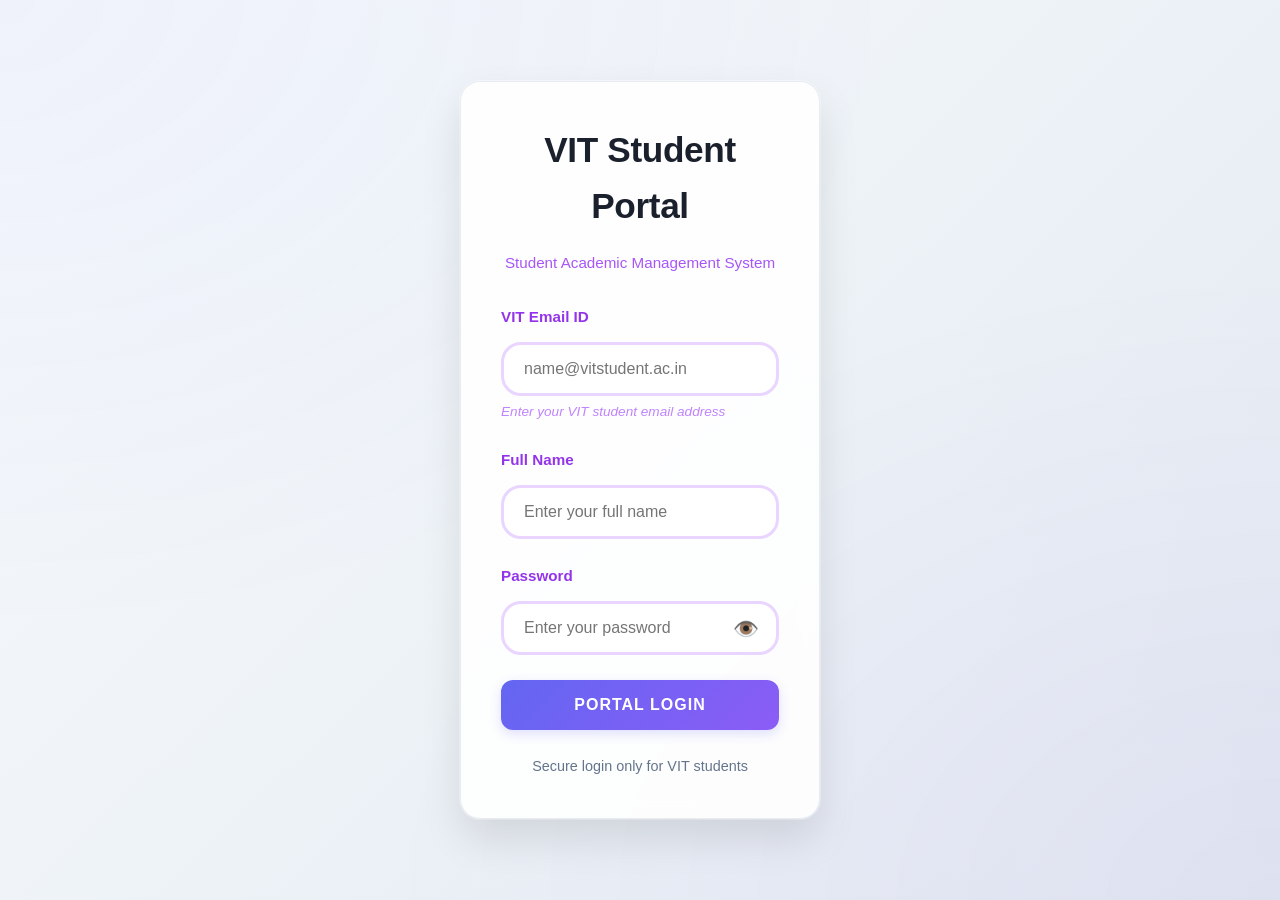
==== commit 45b13c9a: "Added localStorage data handling and clear data feature" ====
--- a/html-project/login.html
+++ b/html-project/login.html
@@ -1,31 +1,27 @@
-<!DOCTYPE html>
-<html lang="en">
+<html>
 <head>
     <meta charset="UTF-8">
     <meta name="viewport" content="width=device-width, initial-scale=1.0">
-    <title>VIT Academic Portal - Login</title>
+    <title>VIT Student Portal - Login</title>
     <link rel="stylesheet" href="styles.css">
 </head>
 <body class="login-page">
     <div class="login-container">
         <div class="login-card">
             <div class="login-header">
-                <h1>VIT Academic Portal</h1>
+                <h1>VIT Student Portal</h1>
                 <p>Student Academic Management System</p>
             </div>
-            
             <form id="loginForm" class="login-form">
                 <div class="form-group">
                     <label for="email">VIT Email ID</label>
                     <input type="email" id="email" name="email" placeholder="name@vitstudent.ac.in" required>
                     <small class="form-hint">Enter your VIT student email address</small>
                 </div>
-                
                 <div class="form-group">
                     <label for="name">Full Name</label>
                     <input type="text" id="name" name="name" placeholder="Enter your full name" required>
                 </div>
-                
                 <div class="form-group">
                     <label for="password">Password</label>
                     <input type="password" id="password" name="password" placeholder="Enter your password" required>
@@ -33,18 +29,14 @@
                         <span id="toggleIcon">👁️</span>
                     </div>
                 </div>
-                
-                <button type="submit" class="login-btn">Login to Portal</button>
-                
+                <button type="submit" class="login-btn">Portal Login</button>
                 <div id="errorMessage" class="error-message"></div>
             </form>
-            
             <div class="login-footer">
-                <p>Secure login for VIT students only</p>
+                <p>Secure login only for VIT students</p>
             </div>
         </div>
     </div>
-    
     <script src="login.js"></script>
 </body>
 </html>
--- a/html-project/styles.css
+++ b/html-project/styles.css
@@ -3,8 +3,7 @@
     padding: 0;
     box-sizing: border-box;
 }
-body 
-{
+body {
     font-family: 'Source Sans Pro', 'Helvetica Neue', Arial, sans-serif;
     line-height: 1.6;
     color: #2d3748;
@@ -31,8 +30,7 @@
     pointer-events: none;
     z-index: 1;
 }
-.container 
-{
+.container {
     max-width: 1200px;
     margin: 0 auto;
     padding: 0 20px;
@@ -43,14 +41,7 @@
     flex-direction: column;
     align-items: stretch;
 }
-.container 
-{
-    max-width: 1200px;
-    margin: 0 auto;
-    padding: 0 20px;
-}
-.login-page 
-{
+.login-page {
     background: linear-gradient(135deg, #f7fafc 0%, #edf2f7 50%, #e2e8f0 100%);
     display: flex;
     align-items: center;
@@ -59,8 +50,7 @@
     position: relative;
     overflow: hidden;
 }
-.login-container 
-{
+.login-container {
     width: 100%;
     max-width: 400px;
     padding: 20px;
@@ -70,8 +60,7 @@
     justify-content: center;
     align-items: center;
 }
-.login-card 
-{
+.login-card {
     background: rgba(255, 255, 255, 0.9);
     backdrop-filter: blur(10px);
     border-radius: 20px;
@@ -523,21 +512,28 @@
 }
 
 .submit-btn {
-    background: linear-gradient(135deg, #d946ef 0%, #a855f7 50%, #9333ea 100%);
+    background: linear-gradient(135deg, #a855f7 0%, #ec4899 50%, #8b5cf6 100%);
     color: white;
     border: none;
     padding: 18px 35px;
     border-radius: 25px;
-    font-size: 1.1rem;
+    cursor: pointer;
     font-weight: bold;
-    cursor: pointer;
-    transition: all 0.4s cubic-bezier(0.4, 0, 0.2, 1);
-    box-shadow: 0 8px 25px rgba(168, 85, 247, 0.3);
+    transition: all 0.5s cubic-bezier(0.4, 0, 0.2, 1);
+    box-shadow: 
+        0 15px 35px rgba(168, 85, 247, 0.3),
+        0 0 0 1px rgba(255, 255, 255, 0.2),
+        inset 0 0 15px rgba(236, 72, 153, 0.03);
     font-family: 'Comic Sans MS', cursive, sans-serif;
     text-transform: uppercase;
     letter-spacing: 1px;
-    position: relative;
-    overflow: hidden;
+    width: 100%;
+}
+
+.submit-btn:hover {
+    background: linear-gradient(135deg, #8b5cf6 0%, #a855f7 100%);
+    transform: translateY(-3px);
+    box-shadow: 0 8px 20px rgba(99, 102, 241, 0.3);
 }
 
 .submit-btn::before {
@@ -554,16 +550,6 @@
     top: 50%;
     transform: translateY(-50%);
     font-size: 1.2rem;
-}
-
-.submit-btn:hover {
-    background: linear-gradient(135deg, #c026d3 0%, #9333ea 50%, #7e22ce 100%);
-    transform: translateY(-3px) scale(1.05);
-    box-shadow: 0 15px 35px rgba(168, 85, 247, 0.4);
-}
-
-.submit-btn:active {
-    transform: translateY(-1px) scale(0.98);
 }
 
 .subjects-grid {
@@ -773,6 +759,26 @@
     box-shadow: 0 8px 25px rgba(244, 63, 94, 0.4);
 }
 
+.delete-btn {
+    background: linear-gradient(135deg, #ef4444 0%, #dc2626 100%);
+    color: white;
+    border: none;
+    padding: 8px 16px;
+    border-radius: 8px;
+    cursor: pointer;
+    font-weight: 500;
+    transition: all 0.3s ease;
+    font-family: 'Source Sans Pro', 'Helvetica Neue', Arial, sans-serif;
+    font-size: 0.9rem;
+    width: 100%;
+}
+
+.delete-btn:hover {
+    background: linear-gradient(135deg, #dc2626 0%, #b91c1c 100%);
+    transform: translateY(-2px);
+    box-shadow: 0 4px 12px rgba(239, 68, 68, 0.3);
+}
+
 .add-subject-btn {
     background: linear-gradient(135deg, #10b981 0%, #059669 100%);
     color: white;
@@ -911,14 +917,15 @@
 
 .timetable-actions {
     display: flex;
-    gap: 1.5rem;
+    gap: 1rem;
     justify-content: center;
+    flex-wrap: wrap;
     margin-top: 2rem;
 }
 
 .rating-container {
-    position: relative;
-    margin: 1rem 0;
+position: relative;
+margin: 1rem 0;
 }
 
 .stars {
@@ -1043,14 +1050,13 @@
 .modal {
     display: none;
     position: fixed;
-    z-index: 2000;
+    z-index: 1000;
     left: 0;
     top: 0;
     width: 100%;
     height: 100%;
     background: rgba(0, 0, 0, 0.5);
     backdrop-filter: blur(5px);
-    animation: fadeIn 0.3s ease-out;
 }
 
 .modal.show {
@@ -1060,12 +1066,10 @@
 }
 
 .modal-content {
-    background: rgba(255, 255, 255, 0.98);
-    backdrop-filter: blur(20px);
+    background: rgba(255, 255, 255, 0.95);
+    backdrop-filter: blur(20px) saturate(180%);
     border-radius: 30px;
     padding: 2.5rem;
-    max-width: 400px;
-    width: 90%;
     box-shadow: 
         0 25px 50px rgba(168, 85, 247, 0.3),
         0 0 0 1px rgba(255, 255, 255, 0.5),
@@ -1074,10 +1078,9 @@
     position: relative;
     overflow: hidden;
     animation: bounceIn 0.5s ease-out;
-}
-
-.modal-content.review-card::before {
-    display: none;
+    max-width: 500px;
+    width: 90%;
+    margin: 0 auto;
 }
 
 .modal-header {
@@ -1091,25 +1094,26 @@
 
 .modal-header h3 {
     color: #9333ea;
+    font-size: 1.8rem;
+    font-weight: bold;
+    font-family: 'Comic Sans MS', cursive, sans-serif;
+    text-shadow: 1px 1px 2px rgba(168, 85, 247, 0.2);
+}
+
+.close-modal {
+    background: rgba(244, 63, 94, 0.1);
+    border: none;
+    color: #f43f5e;
     font-size: 1.5rem;
-    font-weight: bold;
-    font-family: 'Comic Sans MS', cursive, sans-serif;
-}
-
-.close-modal {
-    background: linear-gradient(135deg, #f43f5e 0%, #e11d48 100%);
-    color: white;
-    border: none;
-    border-radius: 50%;
+    cursor: pointer;
     width: 40px;
     height: 40px;
-    cursor: pointer;
-    font-size: 1.2rem;
+    border-radius: 50%;
     display: flex;
     align-items: center;
     justify-content: center;
-    transition: all 0.3s cubic-bezier(0.4, 0, 0.2, 1);
-    box-shadow: 0 4px 15px rgba(244, 63, 94, 0.3);
+    transition: all 0.3s ease;
+    font-weight: bold;
 }
 
 .close-modal:hover {
@@ -1123,7 +1127,7 @@
 }
 
 .cgpa-form .form-group {
-    margin-bottom: 2rem;
+    margin-bottom: 1.5rem;
 }
 
 .cgpa-form label {
@@ -1138,14 +1142,13 @@
 .cgpa-form input {
     width: 100%;
     padding: 15px 20px;
-    border: 3px solid #e9d5ff;
-    border-radius: 20px;
-    font-size: 1.1rem;
+    border: 2px solid #e9d5ff;
+    border-radius: 15px;
+    font-size: 1rem;
     background: rgba(255, 255, 255, 0.8);
     transition: all 0.3s cubic-bezier(0.4, 0, 0.2, 1);
     font-family: 'Comic Sans MS', cursive, sans-serif;
-    text-align: center;
-    font-weight: bold;
+    color: #6b46c1;
 }
 
 .cgpa-form input:focus {
@@ -1423,6 +1426,100 @@
     color: white;
 }
 
+/* Timetable Edit Modal Styles */
+.timetable-edit-form {
+    display: flex;
+    flex-direction: column;
+    gap: 1rem;
+}
+
+.timetable-edit-form .form-group {
+    margin-bottom: 1rem;
+}
+
+.timetable-edit-form label {
+    display: block;
+    margin-bottom: 0.5rem;
+    font-weight: 600;
+    color: #2d3748;
+    font-family: 'Source Sans Pro', 'Helvetica Neue', Arial, sans-serif;
+}
+
+.timetable-edit-form input,
+.timetable-edit-form select,
+.timetable-edit-form textarea {
+    width: 100%;
+    padding: 12px 16px;
+    border: 2px solid #e2e8f0;
+    border-radius: 8px;
+    font-size: 1rem;
+    background: rgba(255, 255, 255, 0.9);
+    transition: all 0.3s ease;
+    font-family: 'Source Sans Pro', 'Helvetica Neue', Arial, sans-serif;
+    color: #2d3748;
+}
+
+.timetable-edit-form input:focus,
+.timetable-edit-form select:focus,
+.timetable-edit-form textarea:focus {
+    outline: none;
+    border-color: #6366f1;
+    box-shadow: 0 0 0 3px rgba(99, 102, 241, 0.1);
+    background: rgba(255, 255, 255, 0.95);
+}
+
+.modal-actions {
+    display: flex;
+    gap: 1rem;
+    justify-content: flex-end;
+    margin-top: 1rem;
+}
+
+.cancel-btn {
+    background: #64748b;
+    color: white;
+    border: none;
+    padding: 12px 24px;
+    border-radius: 8px;
+    cursor: pointer;
+    font-weight: 500;
+    transition: all 0.3s ease;
+    font-family: 'Source Sans Pro', 'Helvetica Neue', Arial, sans-serif;
+}
+
+.cancel-btn:hover {
+    background: #475569;
+    transform: translateY(-2px);
+}
+
+/* Editable timetable cells */
+.timetable-table td.editable {
+    cursor: pointer;
+    position: relative;
+    transition: all 0.3s ease;
+}
+
+.timetable-table td.editable:hover {
+    background: rgba(99, 102, 241, 0.1);
+    transform: scale(1.02);
+}
+
+.timetable-table td.editable::after {
+    content: 'Click to edit';
+    position: absolute;
+    bottom: 2px;
+    right: 4px;
+    font-size: 0.7rem;
+    color: #6366f1;
+    opacity: 0;
+    transition: opacity 0.3s ease;
+    font-family: 'Source Sans Pro', 'Helvetica Neue', Arial, sans-serif;
+}
+
+.timetable-table td.editable:hover::after {
+    opacity: 1;
+}
+
 /* Responsive Design */
 @media (max-width: 768px) {
     .navbar {
